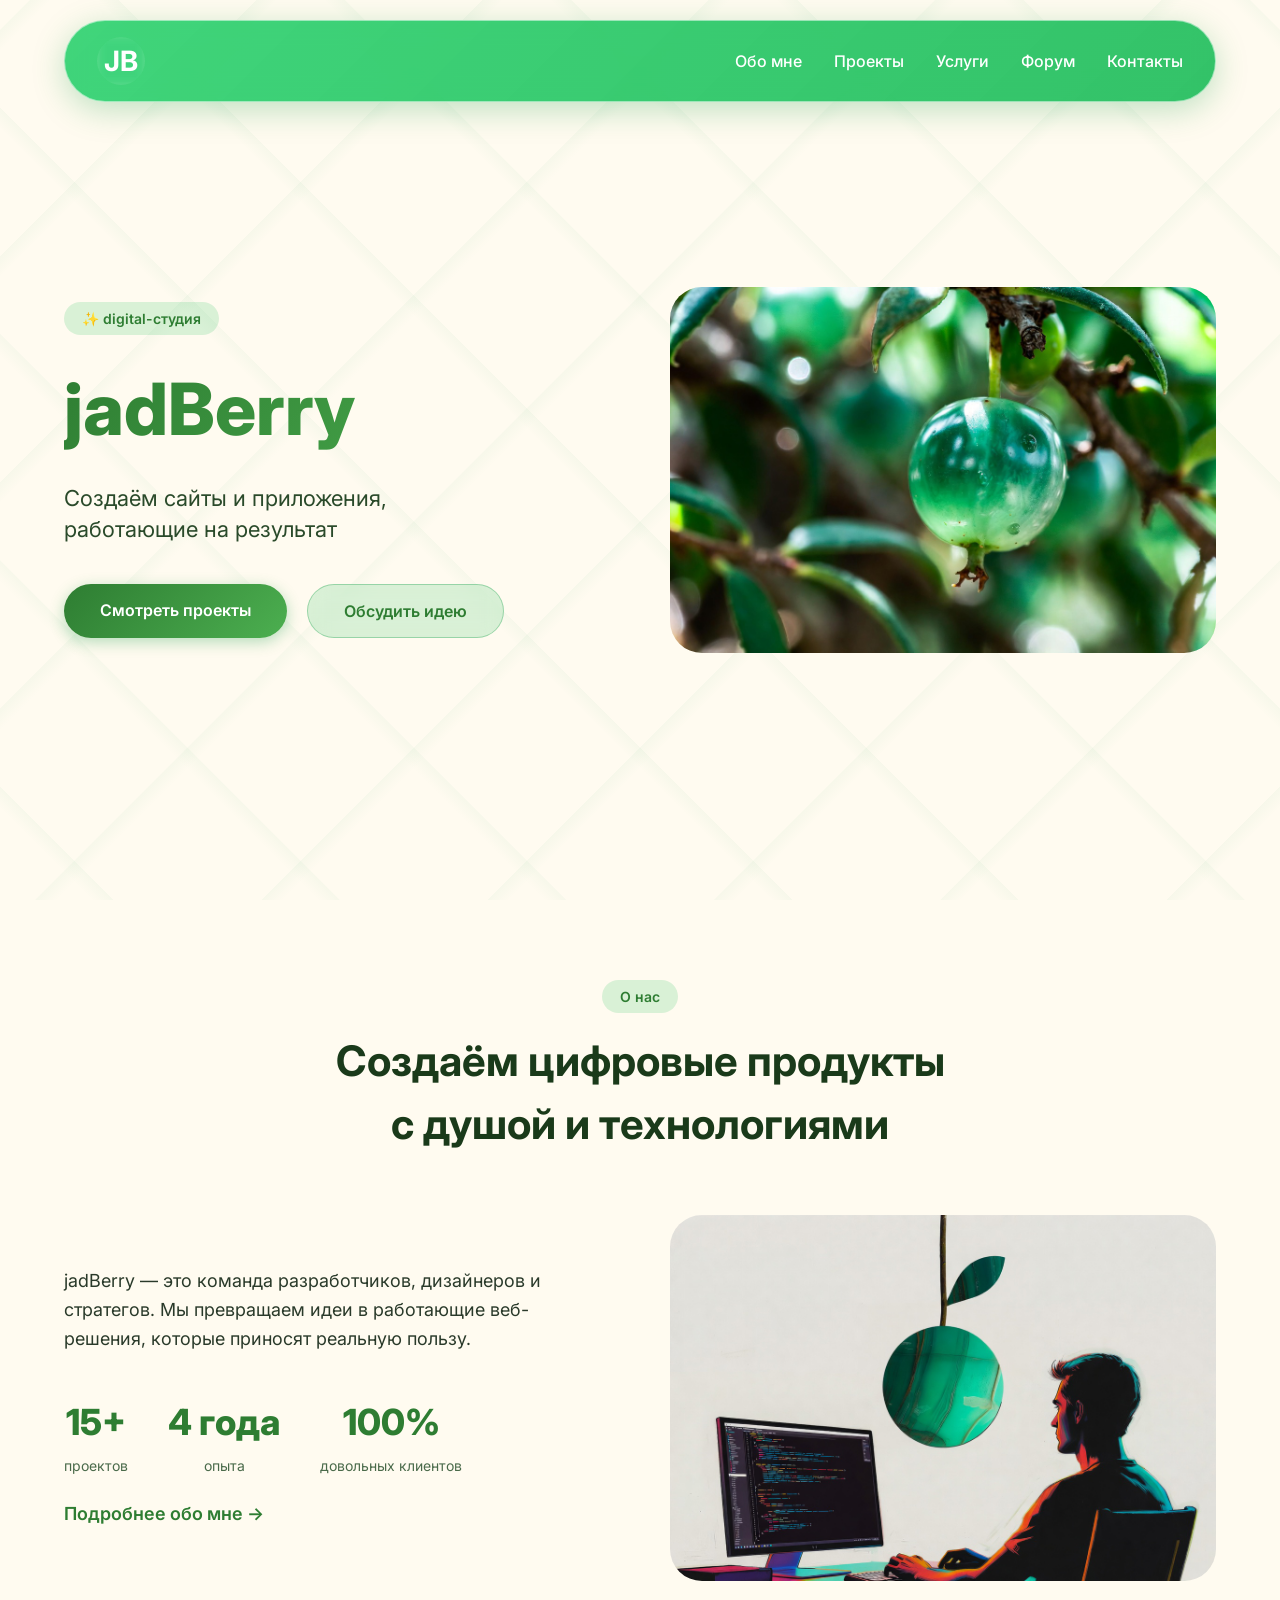
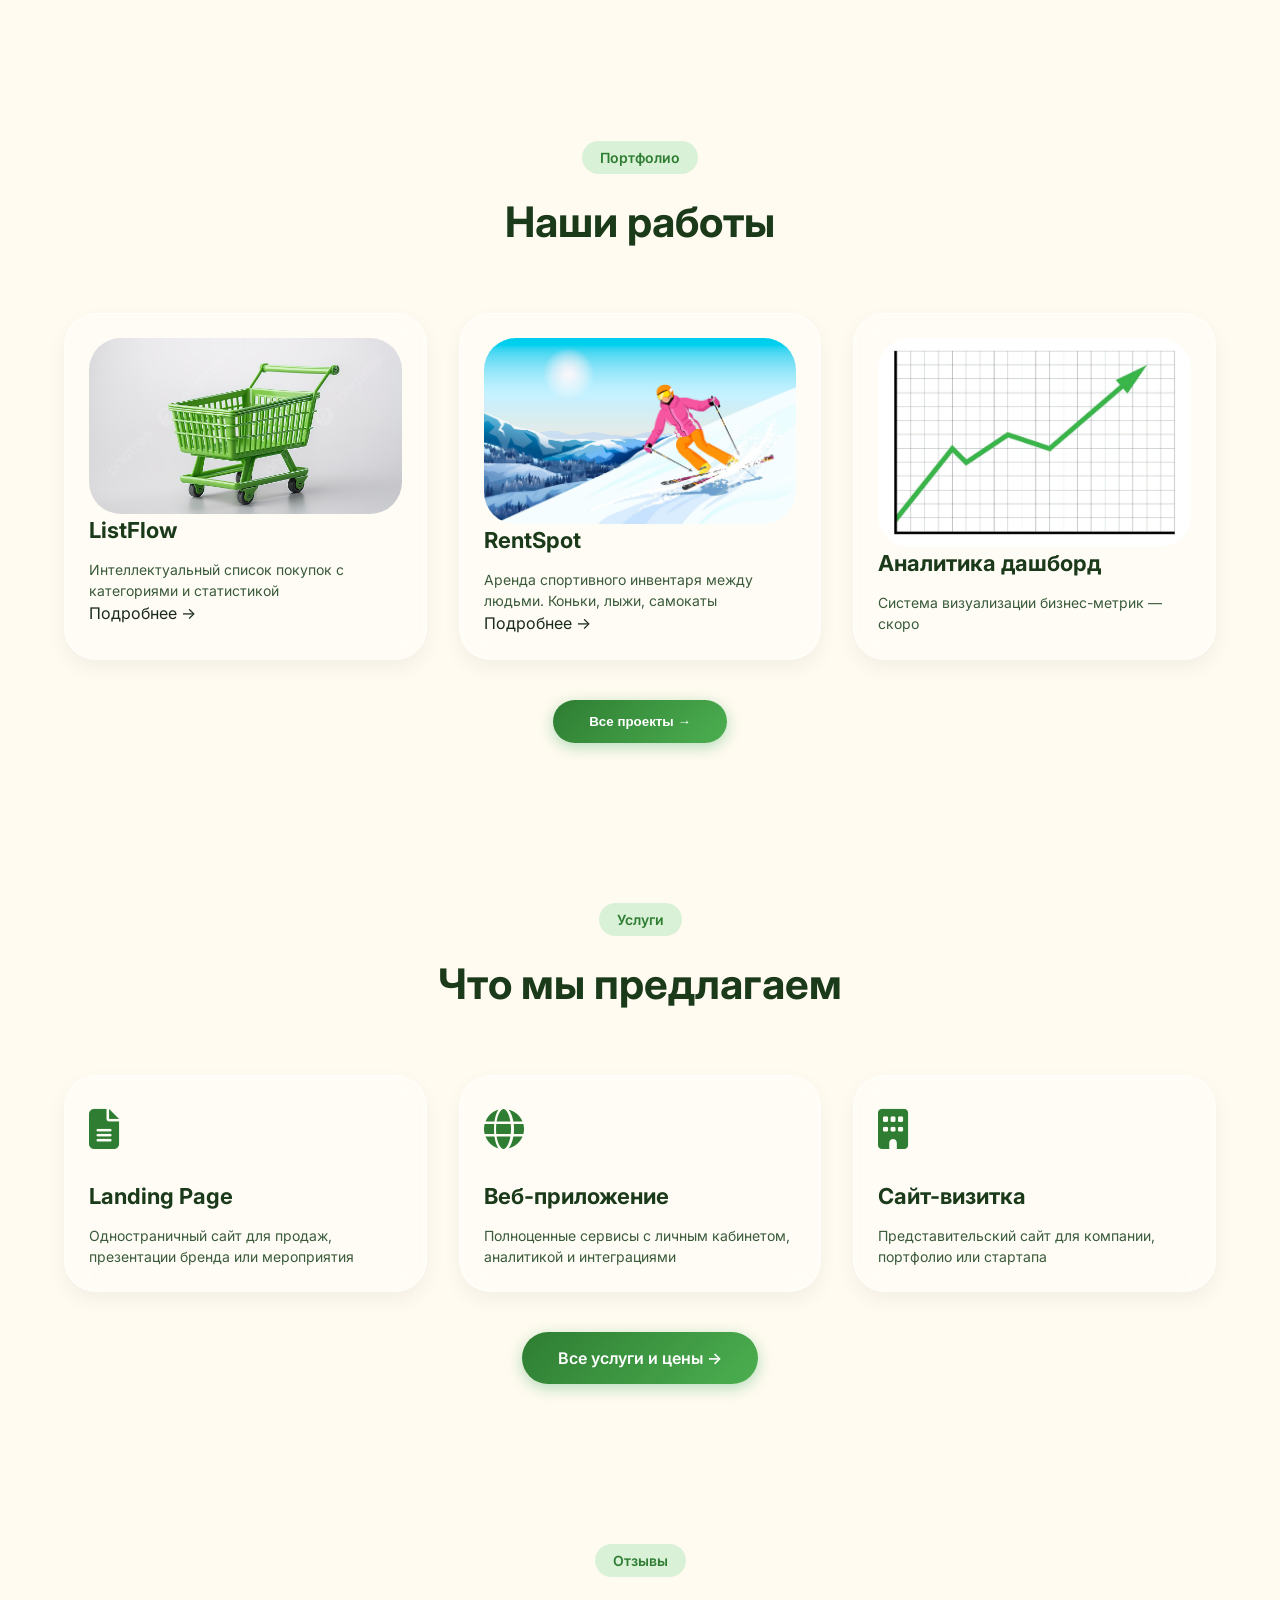
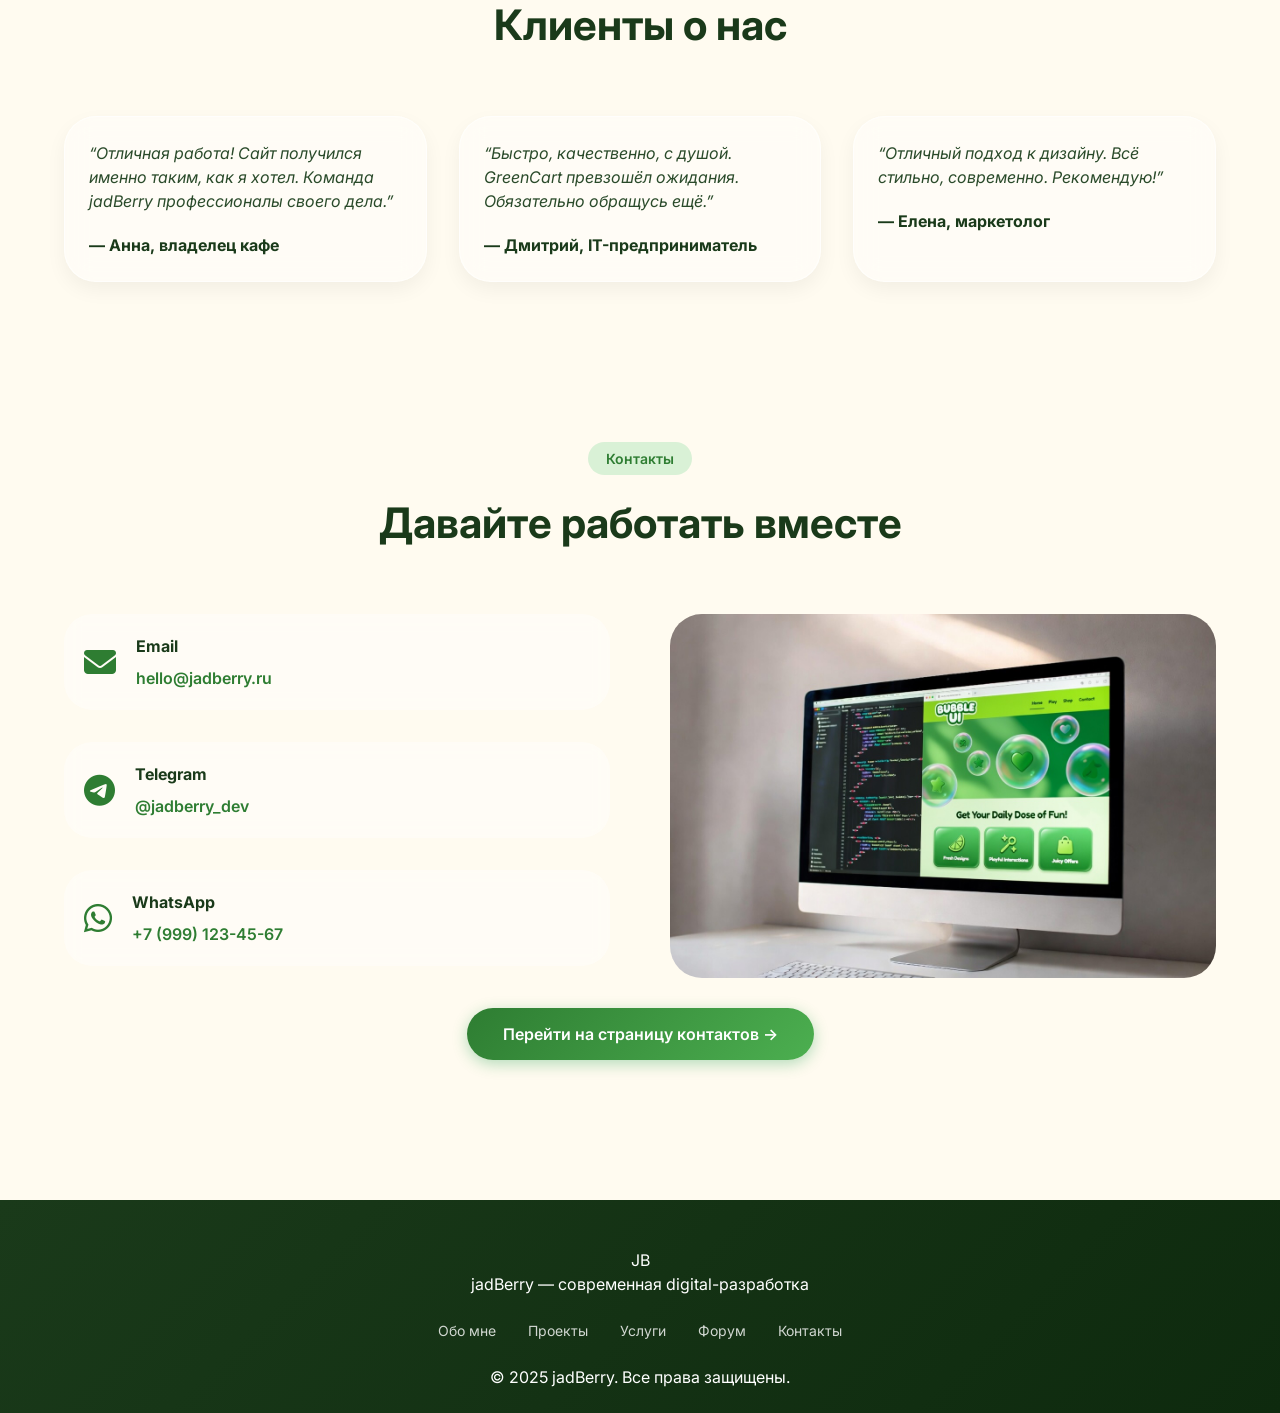
==== index.html @ e90d5f82 "Add files via upload" ====
<!DOCTYPE html>
<html lang="ru">
<head>
    <meta charset="utf-8" />
    <meta name="viewport" content="width=device-width, initial-scale=1.0">
    <link rel="stylesheet" href="css/index.css">
    <title>jadBerry | современная digital-разработка</title>
    <link href="https://fonts.googleapis.com/css2?family=Inter:opsz,wght@14..32,300;14..32,400;14..32,500;14..32,600;14..32,700&display=swap" rel="stylesheet">
    <link rel="stylesheet" href="https://cdnjs.cloudflare.com/ajax/libs/font-awesome/6.5.1/css/all.min.css">
</head>
<body>

    <!-- Шапка -->
    <header id="main-header">
        <div class="logo">JB</div>
        <nav class="nav-menu">
            <a href="about.html">Обо мне</a>
            <a href="index.html#portfolio" class="nav-link">Проекты</a>
            <a href="services.html">Услуги</a>
            <a href="blog-forum.html">Форум</a>
            <a href="contact.html">Контакты</a>
        </nav>
    </header>

    <div id="compact-header">
        <a href="index.html">JB</a>
        <a href="about.html">Обо мне</a>
        <a href="index.html#portfolio" class="nav-link">Проекты</a>
        <a href="services.html">Услуги</a>
        <a href="blog-forum.html">Форум</a>
        <a href="contact.html">Контакты</a>
    </div>

    <!-- HERO секция -->
    <section class="hero">
        <div class="hero-content">
            <div class="hero-badge">✨ digital-студия</div>
            <h1 class="hero-title">jadBerry</h1>
            <p class="hero-subtitle">Создаём сайты и приложения, <br>работающие на результат</p>
            <div class="hero-buttons">
                <a href="index.html#portfolio" class="btn-primary">Смотреть проекты</a>
                <a href="contact.html" class="btn-secondary">Обсудить идею</a>
            </div>
        </div>
        <div class="hero-image-placeholder">
            <img src="image/logo.jpg" alt="jadBerry logo" class="hero-image">
        </div>
    </section>

    <!-- О СТУДИИ -->
    <section id="about" class="section about">
        <div class="section-header">
            <span class="section-tag">О нас</span>
            <h2 class="section-title">Создаём цифровые продукты <br>с душой и технологиями</h2>
        </div>
        <div class="about-grid">
            <div class="about-text">
                <p>jadBerry — это команда разработчиков, дизайнеров и стратегов. Мы превращаем идеи в работающие веб-решения, которые приносят реальную пользу.</p>
                <div class="about-stats">
                    <div class="stat">
                        <span class="stat-number">15+</span>
                        <span class="stat-label">проектов</span>
                    </div>
                    <div class="stat">
                        <span class="stat-number">4 года</span>
                        <span class="stat-label">опыта</span>
                    </div>
                    <div class="stat">
                        <span class="stat-number">100%</span>
                        <span class="stat-label">довольных клиентов</span>
                    </div>
                </div>
                <a href="about.html" style="display: inline-block; margin-top: 20px; color: #2e7d32; font-weight: 600;">Подробнее обо мне →</a>
            </div>
            <div class="hero-image-placeholder">
                <img src="image/worker.jpg" alt="jadBerry logo" class="hero-image">
            </div>
        </div>
    </section>

    <!-- проекты -->
    <section id="portfolio" class="section portfolio">
        <div class="section-header">
            <span class="section-tag">Портфолио</span>
            <h2 class="section-title">Наши работы</h2>
        </div>
        <div class="portfolio-grid">
            <!-- Карточка 1 - ListFlow (ссылка на первый проект) -->
            <a href="project_one.html" class="portfolio-card" style="text-decoration: none; display: block;">
                <div class="hero-image-placeholder">
                    <img src="image/cart.jpg" alt="jadBerry logo" class="hero-image">
                </div>
                <h3 class="card-title">ListFlow</h3>
                <p class="card-desc">Интеллектуальный список покупок с категориями и статистикой</p>
                <p class="card-link-hint">Подробнее →</p>
            </a>

            <!-- Карточка 2 - RentSpot (ссылка на второй проект) -->
            <a href="project_two.html" class="portfolio-card" style="text-decoration: none; display: block;">
                <div class="hero-image-placeholder">
                    <img src="image/skeegirl.jpeg" alt="jadBerry logo" class="hero-image">
                </div>
                <h3 class="card-title">RentSpot</h3>
                <p class="card-desc">Аренда спортивного инвентаря между людьми. Коньки, лыжи, самокаты</p>
                <p class="card-link-hint">Подробнее →</p>
            </a>

            <!-- Карточка 3 - В разработке -->
            <div class="portfolio-card">
                <div class="hero-image-placeholder">
                    <img src="image/graf.jpg" alt="jadBerry logo" class="hero-image">
                </div>
                <h3 class="card-title">Аналитика дашборд</h3>
                <p class="card-desc">Система визуализации бизнес-метрик — скоро</p>
            </div>
        </div>
        <div style="text-align: center; margin-top: 40px;">
            <button class="btn-primary" id="demoBtn">Все проекты →</button>
        </div>
    </section>

    <!-- услуги -->
    <section id="services" class="section services">
        <div class="section-header">
            <span class="section-tag">Услуги</span>
            <h2 class="section-title">Что мы предлагаем</h2>
        </div>
        <div class="services-grid">
            <!-- Услуга 1 -->
            <div class="service-card">
                <div class="service-icon">
                    <i class="fas fa-file-alt"></i>
                </div>
                <h3 class="card-title">Landing Page</h3>
                <p class="card-desc">Одностраничный сайт для продаж, презентации бренда или мероприятия</p>
            </div>

            <!-- Услуга 2 -->
            <div class="service-card">
                <div class="service-icon">
                    <i class="fas fa-globe"></i>
                </div>
                <h3 class="card-title">Веб-приложение</h3>
                <p class="card-desc">Полноценные сервисы с личным кабинетом, аналитикой и интеграциями</p>
            </div>

            <!-- Услуга 3 -->
            <div class="service-card">
                <div class="service-icon">
                    <i class="fas fa-building"></i>
                </div>
                <h3 class="card-title">Сайт-визитка</h3>
                <p class="card-desc">Представительский сайт для компании, портфолио или стартапа</p>
            </div>
        </div>
        <div style="text-align: center; margin-top: 40px;">
            <a href="services.html" class="btn-primary">Все услуги и цены →</a>
        </div>
    </section>

    <!-- отзывы -->
    <section id="reviews" class="section reviews">
        <div class="section-header">
            <span class="section-tag">Отзывы</span>
            <h2 class="section-title">Клиенты о нас</h2>
        </div>
        <div class="reviews-grid">
            <!-- Отзыв 1 -->
            <div class="review-card">
                <p class="review-text">“Отличная работа! Сайт получился именно таким, как я хотел. Команда jadBerry профессионалы своего дела.”</p>
                <p class="review-author">— Анна, владелец кафе</p>
            </div>

            <!-- Отзыв 2 -->
            <div class="review-card">
                <p class="review-text">“Быстро, качественно, с душой. GreenCart превзошёл ожидания. Обязательно обращусь ещё.”</p>
                <p class="review-author">— Дмитрий, IT-предприниматель</p>
            </div>

            <!-- Отзыв 3 -->
            <div class="review-card">
                <p class="review-text">“Отличный подход к дизайну. Всё стильно, современно. Рекомендую!”</p>
                <p class="review-author">— Елена, маркетолог</p>
            </div>
        </div>
    </section>

    <!-- КОНТАКТЫ -->
    <section id="contact" class="section contact">
        <div class="section-header">
            <span class="section-tag">Контакты</span>
            <h2 class="section-title">Давайте работать вместе</h2>
        </div>
        <div class="contact-container">
            <div class="contact-info">
                <div class="contact-item">
                    <i class="fas fa-envelope"></i>
                    <div>
                        <h4>Email</h4>
                        <a href="mailto:hello@jadberry.ru">hello@jadberry.ru</a>
                    </div>
                </div>
                <div class="contact-item">
                    <i class="fab fa-telegram"></i>
                    <div>
                        <h4>Telegram</h4>
                        <a href="#">@jadberry_dev</a>
                    </div>
                </div>
                <div class="contact-item">
                    <i class="fab fa-whatsapp"></i>
                    <div>
                        <h4>WhatsApp</h4>
                        <a href="#">+7 (999) 123-45-67</a>
                    </div>
                </div>
            </div>
            <div class="contact-form-placeholder">
                <div class="hero-image-placeholder">
                    <img src="image/web.jpg" alt="jadBerry logo" class="hero-image">
                </div>
            </div>
        </div>
        <div style="text-align: center; margin-top: 30px;">
            <a href="contact.html" class="btn-primary">Перейти на страницу контактов →</a>
        </div>
    </section>

    <!-- Футер -->
    <footer class="footer">
        <div class="footer-content">
            <div class="footer-logo">
                <div>JB</div>
                <p>jadBerry — современная digital-разработка</p>
            </div>
            <div class="footer-links">
                <a href="about.html">Обо мне</a>
                <a href="project_one.html">Проекты</a>
                <a href="services.html">Услуги</a>
                <a href="blog-forum.html">Форум</a>
                <a href="contact.html">Контакты</a>
            </div>
            <div class="footer-copyright">
                <p>© 2025 jadBerry. Все права защищены.</p>
            </div>
        </div>
    </footer>

    <!-- Модальное окно "В разработке" -->
    <div id="projectsModal" class="modal">
        <div class="modal-content">
            <span class="modal-close">&times;</span>
            <i class="fas fa-hard-hat" style="font-size: 64px; color: #2e7d32; margin-bottom: 20px;"></i>
            <h2>Страница в разработке</h2>
            <p>Раздел «Все проекты» скоро появится. Здесь будут собраны все мои работы.</p>
            <p>А пока вы можете посмотреть избранные проекты на этой странице.</p>
            <button class="modal-btn">Хорошо, понял</button>
        </div>
    </div>

    <script src="js/index.js"></script>
</body>
</html>
---- css/index.css ----
/* Основной сброс */
* {
    margin: 0;
    padding: 0;
    box-sizing: border-box;
}

html {
    scroll-behavior: smooth;
}

body {
    background-color: #FFFBF0;
    background-image: repeating-linear-gradient(45deg, transparent, transparent 65px, rgba(0, 150, 60, 0.03) 80px, rgba(0, 150, 60, 0.03) 80.1px, transparent 80.5px, transparent 160px),
                      repeating-linear-gradient(-45deg, transparent, transparent 65px, rgba(0, 150, 60, 0.03) 80px, rgba(0, 150, 60, 0.03) 80.1px, transparent 80.5px, transparent 160px);
    background-attachment: fixed;
    font-family: 'Inter', Arial, sans-serif;
    color: #1a2a1a;
    line-height: 1.5;
}

a {
    text-decoration: none;
    color: inherit;
}


/* Шапка большая */
#main-header {
    position: fixed;
    top: 20px;
    left: 50%;
    transform: translateX(-50%);
    width: 90%;
    max-width: 1200px;
    display: flex;
    justify-content: space-between;
    align-items: center;
    padding: 16px 32px;
    background: linear-gradient(135deg, rgba(0, 200, 83, 0.75) 0%, rgba(0, 180, 70, 0.8) 100%);
    backdrop-filter: blur(12px);
    border-radius: 60px;
    border: 1px solid rgba(255, 255, 255, 0.5);
    box-shadow: 0 8px 32px rgba(0, 150, 60, 0.25);
    z-index: 1000;
    transition: all 0.4s ease;
}

    #main-header.hidden {
        transform: translateX(-50%) translateY(-150%);
        opacity: 0;
        visibility: hidden;
        pointer-events: none;
    }



.nav-menu {
    display: flex;
    gap: 32px;
}

    .nav-menu a {
        color: white;
        font-weight: 500;
        transition: opacity 0.2s;
    }

        .nav-menu a:hover {
            opacity: 0.8;
        }

/* Компактная шапка */
#compact-header {
    position: fixed;
    top: 16px;
    left: 50%;
    transform: translateX(-50%);
    width: auto;
    padding: 10px 24px;
    background: linear-gradient(135deg, rgba(0, 200, 83, 0.85) 0%, rgba(0, 180, 70, 0.9) 100%);
    backdrop-filter: blur(12px);
    border-radius: 40px;
    display: flex;
    align-items: center;
    gap: 24px;
    z-index: 1001;
    opacity: 0;
    pointer-events: none;
    transition: all 0.4s ease;
    border: 1px solid rgba(255, 255, 255, 0.4);
}

    #compact-header.visible {
        opacity: 1;
        pointer-events: all;
    }

    #compact-header a {
        color: white;
        font-weight: 500;
    }


.logo {
    font-size: 28px;
    font-weight: 700;
    color: white;
    background: rgba(255,255,255,0.2);
    width: 48px;
    height: 48px;
    display: flex;
    align-items: center;
    justify-content: center;
    border-radius: 50%;
    backdrop-filter: blur(4px);
}

/* СЕКЦИИ */
.section {
    padding: 80px 5%;
    max-width: 1400px;
    margin: 0 auto;
}

.section-header {
    text-align: center;
    margin-bottom: 60px;
}

.section-tag {
    display: inline-block;
    background: rgba(0, 180, 70, 0.15);
    color: #2e7d32;
    padding: 6px 16px;
    border-radius: 40px;
    font-size: 14px;
    font-weight: 600;
    margin-bottom: 16px;
}

.section-title {
    font-size: 42px;
    font-weight: 700;
    color: #1a3a1a;
}

/* HERO */
.hero {
    min-height: 100vh;
    display: flex;
    align-items: center;
    justify-content: space-between;
    gap: 60px;
    padding: 120px 5% 80px;
    max-width: 1400px;
    margin: 0 auto;
    flex-wrap: wrap;
}

.hero-content {
    flex: 1;
    min-width: 300px;
}

.hero-badge {
    background: rgba(0, 200, 83, 0.15);
    color: #2e7d32;
    padding: 8px 20px;
    border-radius: 40px;
    display: inline-block;
    font-size: 14px;
    font-weight: 600;
    margin-bottom: 24px;
}

.hero-title {
    font-size: 72px;
    font-weight: 800;
    background: linear-gradient(135deg, #2e7d32, #4caf50);
    -webkit-background-clip: text;
    background-clip: text;
    color: transparent;
    margin-bottom: 20px;
}

.hero-subtitle {
    font-size: 22px;
    color: #2a4a2a;
    margin-bottom: 40px;
    line-height: 1.4;
}

.hero-buttons {
    display: flex;
    gap: 20px;
    flex-wrap: wrap;
}

.btn-primary {
    background: linear-gradient(135deg, #2e7d32, #4caf50);
    color: white;
    padding: 14px 36px;
    border-radius: 50px;
    font-weight: 600;
    transition: all 0.3s;
    box-shadow: 0 4px 15px rgba(0,150,60,0.3);
}

.btn-primary:hover {
    transform: translateY(-3px);
    box-shadow: 0 8px 25px rgba(0,150,60,0.4);
}

.btn-secondary {
    background: rgba(0, 180, 70, 0.15);
    backdrop-filter: blur(10px);
    color: #2e7d32;
    padding: 14px 36px;
    border-radius: 50px;
    font-weight: 600;
    border: 1px solid rgba(0,150,60,0.3);
    transition: all 0.3s;
}

.btn-secondary:hover {
    background: rgba(0, 180, 70, 0.25);
    transform: translateY(-3px);
}

/* Плейсхолдеры для фото */
.hero-image-placeholder {
    flex: 1;
    min-width: 300px;
}

.image-placeholder {
    background: linear-gradient(135deg, rgba(0, 200, 83, 0.2), rgba(0, 150, 60, 0.3));
    backdrop-filter: blur(12px);
    border-radius: 32px;
    padding: 60px 20px;
    text-align: center;
    border: 2px dashed rgba(0,150,60,0.5);
    color: #2e7d32;
    transition: all 0.3s;
}

.image-placeholder i {
    font-size: 48px;
    margin-bottom: 16px;
    display: block;
}

.image-placeholder span {
    font-size: 16px;
    font-weight: 500;
}

.glass {
    background: rgba(255,255,255,0.3);
    backdrop-filter: blur(10px);
}

/* About */
.about-grid {
    display: flex;
    gap: 60px;
    flex-wrap: wrap;
    align-items: center;
}

.about-text {
    flex: 1;
    font-size: 18px;
    color: #2a3a2a;
    line-height: 1.6;
}

.about-stats {
    display: flex;
    gap: 40px;
    margin-top: 40px;
    flex-wrap: wrap;
}

.stat {
    text-align: center;
}

.stat-number {
    font-size: 36px;
    font-weight: 800;
    color: #2e7d32;
    display: block;
}

.stat-label {
    font-size: 14px;
    color: #4a6a4a;
}

.about-image-placeholder {
    flex: 1;
}

/* Сетки */
.portfolio-grid, .services-grid, .reviews-grid {
    display: grid;
    grid-template-columns: repeat(auto-fit, minmax(320px, 1fr));
    gap: 32px;
}

/* Карточки (общий стиль) */
.portfolio-card, .service-card, .review-card {
    background: rgba(255, 255, 255, 0.4);
    backdrop-filter: blur(12px);
    border-radius: 32px;
    padding: 24px;
    transition: all 0.3s;
    border: 1px solid rgba(255,255,255,0.6);
    box-shadow: 0 8px 20px rgba(0,0,0,0.05);
}

.portfolio-card:hover, .service-card:hover, .review-card:hover {
    transform: translateY(-8px);
    background: rgba(255, 255, 255, 0.6);
    box-shadow: 0 20px 40px rgba(0,150,60,0.15);
}

.card-image {
    background: rgba(0, 150, 60, 0.15);
    border-radius: 24px;
    height: 200px;
    display: flex;
    align-items: center;
    justify-content: center;
    margin-bottom: 20px;
    border: 1px dashed rgba(0,150,60,0.5);
    color: #2e7d32;
}

.card-image i {
    font-size: 48px;
}

.card-title {
    font-size: 22px;
    font-weight: 700;
    margin-bottom: 12px;
    color: #1a3a1a;
}

.card-desc {
    color: #3a5a3a;
    font-size: 14px;
    line-height: 1.5;
}

.service-icon {
    font-size: 40px;
    color: #2e7d32;
    margin-bottom: 20px;
}

.review-text {
    font-style: italic;
    margin-bottom: 20px;
    color: #2a4a2a;
}

.review-author {
    font-weight: 700;
    color: #1a3a1a;
}

/* Контакты */
.contact-container {
    display: flex;
    gap: 60px;
    flex-wrap: wrap;
}

.contact-info {
    flex: 1;
    display: flex;
    flex-direction: column;
    gap: 32px;
}

.contact-item {
    display: flex;
    align-items: center;
    gap: 20px;
    padding: 20px;
    background: rgba(255,255,255,0.4);
    backdrop-filter: blur(8px);
    border-radius: 28px;
}

.contact-item i {
    font-size: 32px;
    color: #2e7d32;
}

.contact-item h4 {
    margin-bottom: 8px;
    color: #1a3a1a;
}

.contact-item a {
    color: #2e7d32;
    font-weight: 600;
}

.contact-form-placeholder {
    flex: 1;
}

/* Футер */
.footer {
    background: linear-gradient(135deg, #1a3a1a, #0e2a0e);
    color: white;
    margin-top: 60px;
    padding: 48px 5% 24px;
}

.footer-content {
    max-width: 1400px;
    margin: 0 auto;
    text-align: center;
}

.footer-logo .logo {
    margin: 0 auto 16px;
    background: rgba(255,255,255,0.2);
}

.footer-links {
    margin: 24px 0;
    display: flex;
    justify-content: center;
    gap: 32px;
    flex-wrap: wrap;
}

.footer-links a {
    font-size: 14px;
    opacity: 0.8;
    transition: opacity 0.2s;
}

.footer-links a:hover {
    opacity: 1;
}

/* Адаптив */
@media (max-width: 768px) {
    .hero-title {
        font-size: 48px;
    }
    .section-title {
        font-size: 32px;
    }
    .nav-menu {
        display: none;
    }
    #compactheader .nav-menu-small {
        display: none;
    }
    #compactheader {
        padding: 8px 20px;
    }
    .hero {
        flex-direction: column;
        text-align: center;
        padding-top: 100px;
    }
    .hero-buttons {
        justify-content: center;
    }
    .about-grid {
        flex-direction: column;
    }
    .contact-container {
        flex-direction: column;
    }
}

/* ========== ОБЩИЕ СТИЛИ ДЛЯ ВСЕХ СТРАНИЦ ========== */

/* Контейнеры страниц */
.about-page,
.services-page,
.project-page,
.blog-page,
.contact-page {
    max-width: 1400px;
    margin: 0 auto;
    padding: 140px 5% 80px;
}

/* Hero секции (общие) */
.hero-badge {
    background: rgba(0, 180, 70, 0.15);
    color: #2e7d32;
    padding: 6px 18px;
    border-radius: 40px;
    font-size: 14px;
    font-weight: 600;
    display: inline-block;
    margin-bottom: 20px;
}

/* Заголовки секций */
.section-header {
    text-align: center;
    margin-bottom: 60px;
}

.section-tag {
    background: rgba(0, 180, 70, 0.15);
    color: #2e7d32;
    padding: 6px 18px;
    border-radius: 40px;
    font-size: 14px;
    font-weight: 600;
    display: inline-block;
    margin-bottom: 16px;
}

.section-header h2 {
    font-size: 42px;
    font-weight: 700;
    color: #1a3a1a;
    margin-bottom: 16px;
}

.section-header p {
    color: #3a5a3a;
    font-size: 18px;
}

/* Карточки */
.portfolio-card,
.service-card,
.review-card,
.principle-card,
.contact-card,
.item-card,
.work-card {
    background: rgba(255,255,255,0.4);
    backdrop-filter: blur(12px);
    border-radius: 32px;
    padding: 24px;
    transition: all 0.3s;
    border: 1px solid rgba(255,255,255,0.6);
}

    .portfolio-card:hover,
    .service-card:hover,
    .review-card:hover,
    .principle-card:hover,
    .contact-card:hover,
    .item-card:hover,
    .work-card:hover {
        transform: translateY(-8px);
        background: rgba(255,255,255,0.6);
    }

/* Кнопки */
.btn-primary {
    background: linear-gradient(135deg, #2e7d32, #4caf50);
    color: white;
    padding: 14px 36px;
    border-radius: 50px;
    font-weight: 600;
    transition: all 0.3s;
    display: inline-block;
    border: none;
    cursor: pointer;
}

    .btn-primary:hover {
        transform: translateY(-3px);
        box-shadow: 0 8px 25px rgba(0,150,60,0.4);
    }

.btn-secondary {
    background: rgba(0, 180, 70, 0.15);
    backdrop-filter: blur(10px);
    color: #2e7d32;
    padding: 14px 36px;
    border-radius: 50px;
    font-weight: 600;
    border: 1px solid rgba(0,150,60,0.3);
    transition: all 0.3s;
    display: inline-block;
}

    .btn-secondary:hover {
        background: rgba(0, 180, 70, 0.25);
        transform: translateY(-3px);
    }

/* Плейсхолдеры для фото */
.image-placeholder {
    background: rgba(0,150,60,0.1);
    border-radius: 32px;
    padding: 60px 20px;
    text-align: center;
    border: 2px dashed rgba(0,150,60,0.4);
    color: #2e7d32;
}

    .image-placeholder i {
        font-size: 64px;
        margin-bottom: 16px;
        display: block;
    }

/* Сетки */
.portfolio-grid,
.services-grid,
.reviews-grid,
.principles-grid,
.contacts-grid,
.works-grid,
.items-grid {
    display: grid;
    gap: 32px;
}

/* Футер */
#main-footer,
.footer {
    background: linear-gradient(135deg, #1a3a1a, #0e2a0e);
    color: white;
    margin-top: 60px;
    padding: 48px 5% 24px;
    text-align: center;
}

.footer-content {
    max-width: 1400px;
    margin: 0 auto;
    text-align: center;
}

.footer-logo .logo {
    margin: 0 auto 16px;
    background: rgba(255,255,255,0.2);
}

.footer-links {
    margin: 24px 0;
    display: flex;
    justify-content: center;
    gap: 32px;
    flex-wrap: wrap;
}

    .footer-links a {
        font-size: 14px;
        opacity: 0.8;
        transition: opacity 0.2s;
    }

        .footer-links a:hover {
            opacity: 1;
        }

/* Адаптив общий */
@media (max-width: 768px) {
    .section-header h2 {
        font-size: 28px;
    }

    .nav-menu {
        display: none;
    }
}

/* Модальное окно */
.modal {
    display: none;
    position: fixed;
    z-index: 2000;
    left: 0;
    top: 0;
    width: 100%;
    height: 100%;
    background-color: rgba(0, 0, 0, 0.7);
    backdrop-filter: blur(5px);
    justify-content: center;
    align-items: center;
}

.modal-content {
    background: rgba(255,255,255,0.95);
    backdrop-filter: blur(12px);
    border-radius: 40px;
    padding: 50px;
    max-width: 500px;
    width: 90%;
    text-align: center;
    border: 1px solid rgba(0,150,60,0.3);
    box-shadow: 0 25px 50px rgba(0,0,0,0.3);
    animation: modalFadeIn 0.3s ease;
}

@keyframes modalFadeIn {
    from {
        opacity: 0;
        transform: translateY(-30px);
    }

    to {
        opacity: 1;
        transform: translateY(0);
    }
}

.modal-content h2 {
    font-size: 28px;
    color: #1a3a1a;
    margin-bottom: 16px;
}

.modal-content p {
    font-size: 16px;
    color: #2a4a2a;
    margin-bottom: 12px;
    line-height: 1.5;
}

.modal-close {
    position: absolute;
    top: 20px;
    right: 25px;
    font-size: 28px;
    font-weight: bold;
    color: #888;
    cursor: pointer;
    transition: color 0.2s;
}

    .modal-close:hover {
        color: #2e7d32;
    }

.modal-btn {
    background: linear-gradient(135deg, #2e7d32, #4caf50);
    color: white;
    border: none;
    padding: 12px 32px;
    border-radius: 40px;
    font-size: 16px;
    font-weight: 600;
    cursor: pointer;
    margin-top: 20px;
    transition: all 0.3s;
}

    .modal-btn:hover {
        transform: translateY(-2px);
        box-shadow: 0 5px 15px rgba(0,150,60,0.3);
    }





/* ========== ВИЗУАЛЬНЫЕ ПОДСКАЗКИ ДЛЯ КАРТОЧЕК-ССЫЛОК ========== */

/* Карточки проектов — явно показываем, что это ссылки */
.portfolio-card {
    cursor: pointer;
    transition: all 0.3s ease;
    position: relative;
}

    /* Эффект при наведении — поднимается и меняет тень */
    .portfolio-card:hover {
        transform: translateY(-8px);
        background: rgba(255,255,255,0.7);
        box-shadow: 0 20px 40px rgba(0,150,60,0.2);
    }

    /* Добавляем иконку "стрелка" в угол карточки при наведении */
    .portfolio-card::after {
        content: "→";
        position: absolute;
        bottom: 20px;
        right: 20px;
        font-size: 24px;
        color: #2e7d32;
        opacity: 0;
        transition: all 0.3s ease;
    }

    .portfolio-card:hover::after {
        opacity: 1;
        transform: translateX(5px);
    }

    /* Картинка внутри карточки — меняем стиль при наведении */
    .portfolio-card:hover .card-image {
        border-color: #2e7d32;
        background: rgba(0,150,60,0.2);
    }

/* Курсор-рука на всю карточку */
.portfolio-card {
    cursor: pointer;
}

.hero-image-placeholder img {
    width: 100%;
    height: auto;
    border-radius: 32px;
    display: block;
    object-fit: cover;
}
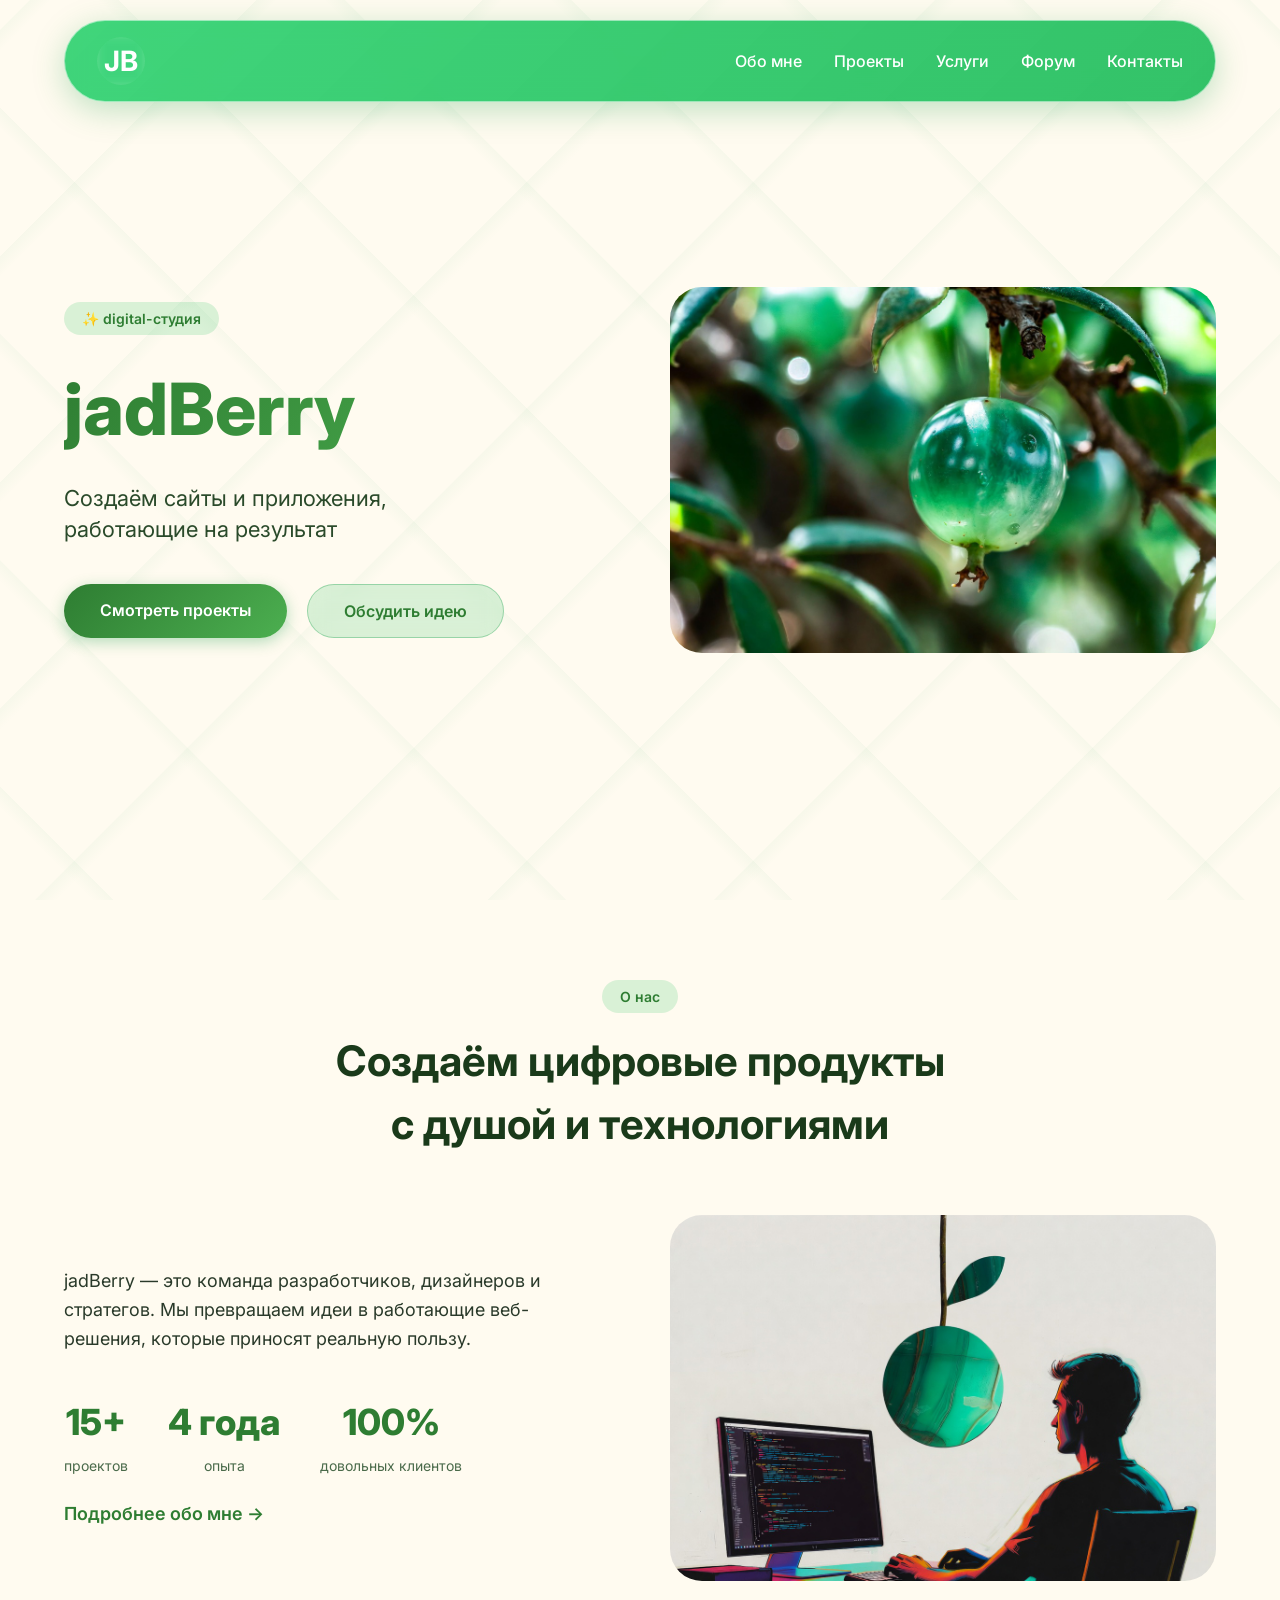
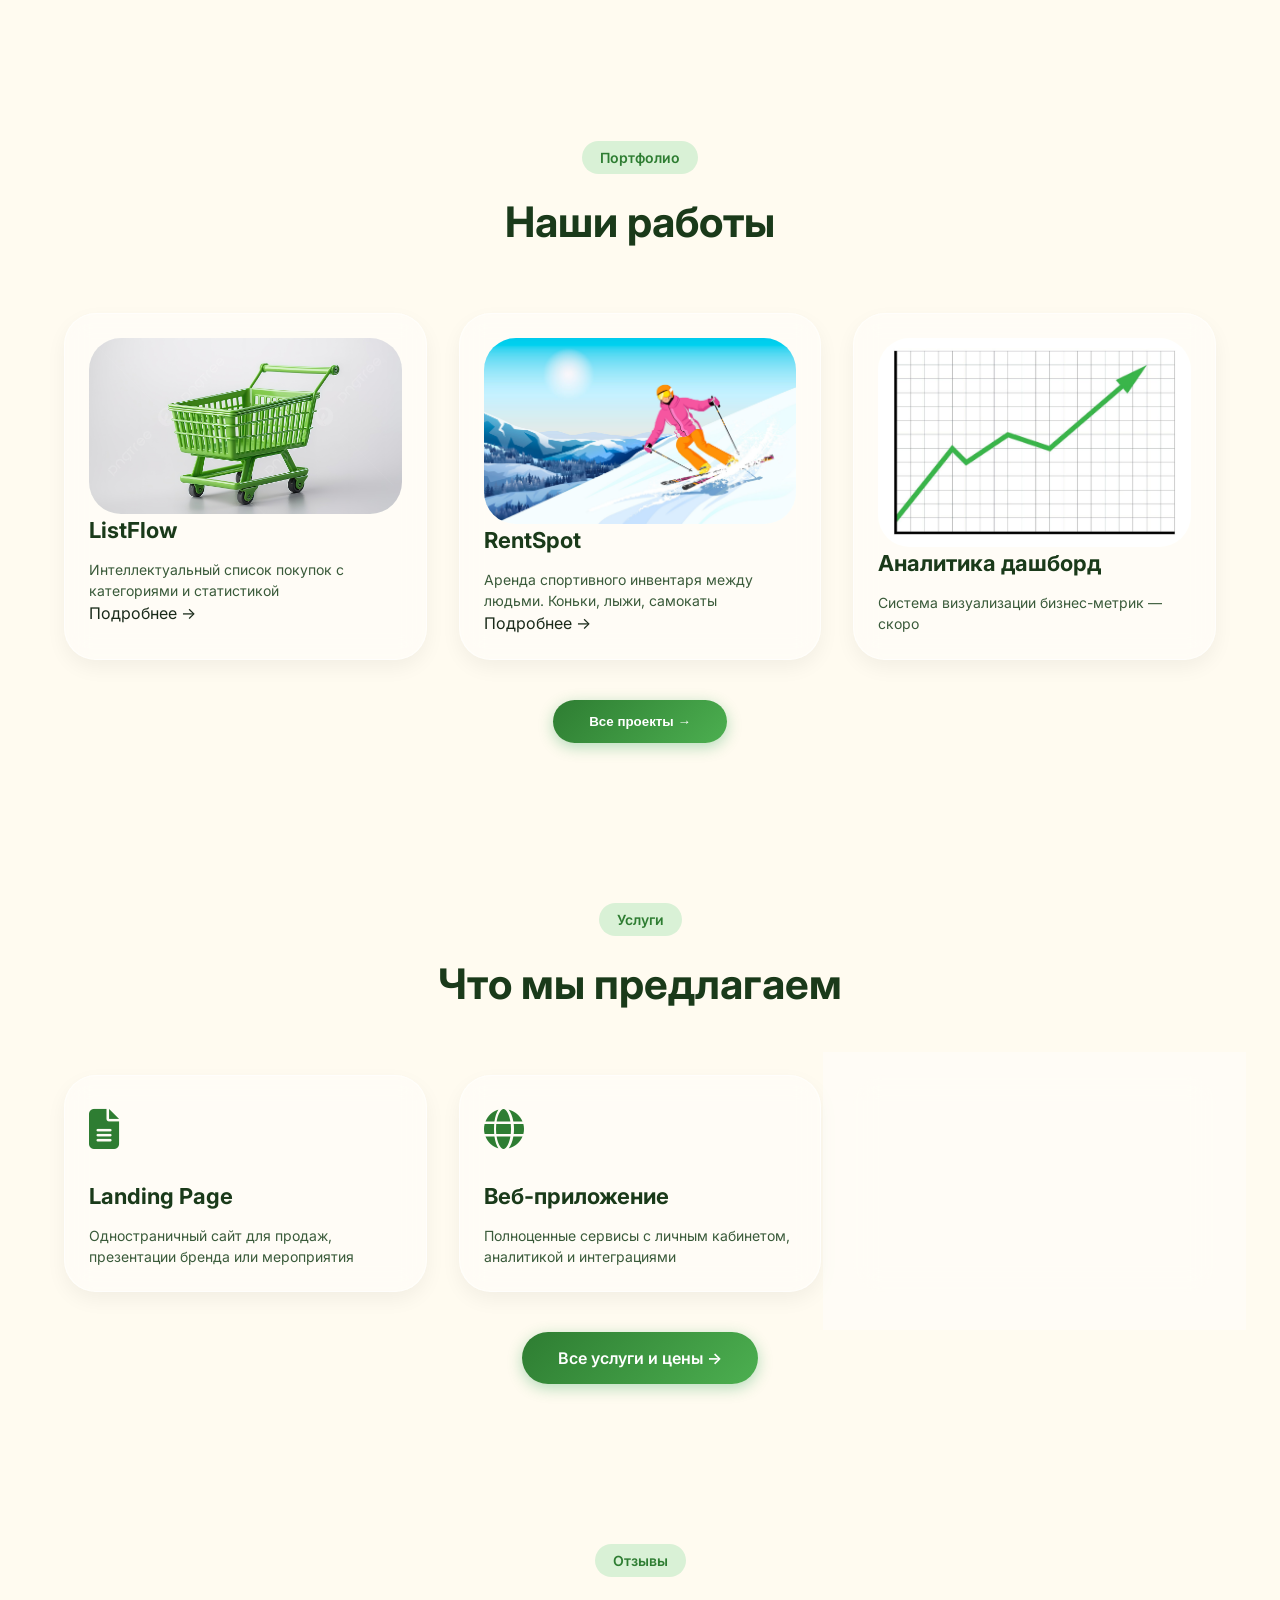
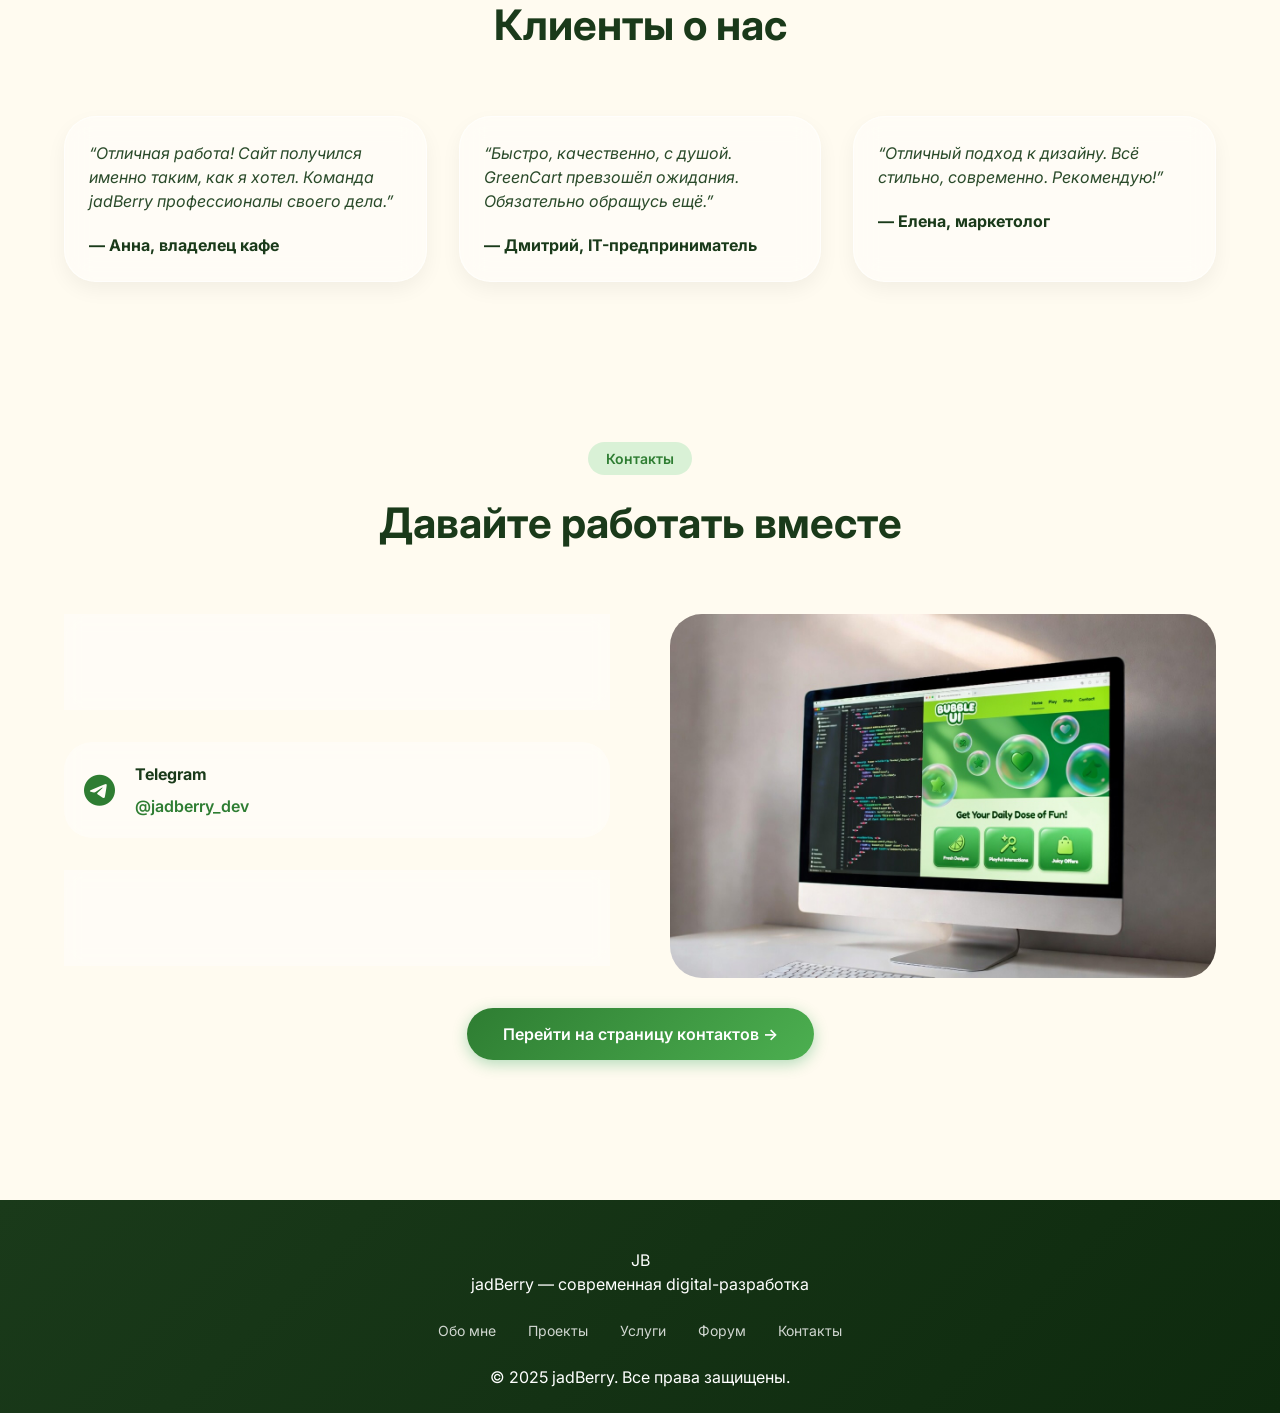
==== commit 81aac1da: "Add files via upload" ====
--- a/index.html
+++ b/index.html
@@ -12,6 +12,7 @@
 
     <!-- Шапка -->
     <header id="main-header">
+
         <div class="logo">JB</div>
         <nav class="nav-menu">
             <a href="about.html">Обо мне</a>
@@ -20,6 +21,11 @@
             <a href="blog-forum.html">Форум</a>
             <a href="contact.html">Контакты</a>
         </nav>
+        <div class="burger" id="burgerBtn">
+            <span></span>
+            <span></span>
+            <span></span>
+        </div>
     </header>
 
     <div id="compact-header">
@@ -31,7 +37,7 @@
         <a href="contact.html">Контакты</a>
     </div>
 
-    <!-- HERO секция -->
+    <!-- hero секция -->
     <section class="hero">
         <div class="hero-content">
             <div class="hero-badge">✨ digital-студия</div>
@@ -47,7 +53,7 @@
         </div>
     </section>
 
-    <!-- О СТУДИИ -->
+    <!-- о студии -->
     <section id="about" class="section about">
         <div class="section-header">
             <span class="section-tag">О нас</span>
@@ -85,7 +91,7 @@
             <h2 class="section-title">Наши работы</h2>
         </div>
         <div class="portfolio-grid">
-            <!-- Карточка 1 - ListFlow (ссылка на первый проект) -->
+            <!-- Карточка 1 - LisFlow -->
             <a href="project_one.html" class="portfolio-card" style="text-decoration: none; display: block;">
                 <div class="hero-image-placeholder">
                     <img src="image/cart.jpg" alt="jadBerry logo" class="hero-image">
@@ -95,7 +101,7 @@
                 <p class="card-link-hint">Подробнее →</p>
             </a>
 
-            <!-- Карточка 2 - RentSpot (ссылка на второй проект) -->
+            <!-- Карточка 2 - RentSpot  -->
             <a href="project_two.html" class="portfolio-card" style="text-decoration: none; display: block;">
                 <div class="hero-image-placeholder">
                     <img src="image/skeegirl.jpeg" alt="jadBerry logo" class="hero-image">
@@ -105,7 +111,7 @@
                 <p class="card-link-hint">Подробнее →</p>
             </a>
 
-            <!-- Карточка 3 - В разработке -->
+            <!-- Карточка 3  -->
             <div class="portfolio-card">
                 <div class="hero-image-placeholder">
                     <img src="image/graf.jpg" alt="jadBerry logo" class="hero-image">
@@ -185,7 +191,7 @@
         </div>
     </section>
 
-    <!-- КОНТАКТЫ -->
+    <!-- Контакты -->
     <section id="contact" class="section contact">
         <div class="section-header">
             <span class="section-tag">Контакты</span>
@@ -246,7 +252,7 @@
         </div>
     </footer>
 
-    <!-- Модальное окно "В разработке" -->
+    <!-- Модальное окно  -->
     <div id="projectsModal" class="modal">
         <div class="modal-content">
             <span class="modal-close">&times;</span>
@@ -258,6 +264,16 @@
         </div>
     </div>
 
+    <!-- Мобильное меню -->
+    <div class="mobile-overlay" id="mobileOverlay"></div>
+    <div class="mobile-menu" id="mobileMenu">
+        <a href="about.html">Обо мне</a>
+        <a href="index.html#portfolio">Проекты</a>
+        <a href="services.html">Услуги</a>
+        <a href="blog-forum.html">Форум</a>
+        <a href="contact.html">Контакты</a>
+    </div>
+
     <script src="js/index.js"></script>
 </body>
 </html>
--- a/css/index.css
+++ b/css/index.css
@@ -1,4 +1,6 @@
-/* Основной сброс */
+
+
+/* базовые стили */
 * {
     margin: 0;
     padding: 0;
@@ -11,8 +13,7 @@
 
 body {
     background-color: #FFFBF0;
-    background-image: repeating-linear-gradient(45deg, transparent, transparent 65px, rgba(0, 150, 60, 0.03) 80px, rgba(0, 150, 60, 0.03) 80.1px, transparent 80.5px, transparent 160px),
-                      repeating-linear-gradient(-45deg, transparent, transparent 65px, rgba(0, 150, 60, 0.03) 80px, rgba(0, 150, 60, 0.03) 80.1px, transparent 80.5px, transparent 160px);
+    background-image: repeating-linear-gradient(45deg, transparent, transparent 65px, rgba(0, 150, 60, 0.03) 80px, rgba(0, 150, 60, 0.03) 80.1px, transparent 80.5px, transparent 160px), repeating-linear-gradient(-45deg, transparent, transparent 65px, rgba(0, 150, 60, 0.03) 80px, rgba(0, 150, 60, 0.03) 80.1px, transparent 80.5px, transparent 160px);
     background-attachment: fixed;
     font-family: 'Inter', Arial, sans-serif;
     color: #1a2a1a;
@@ -23,9 +24,11 @@
     text-decoration: none;
     color: inherit;
 }
-
-
-/* Шапка большая */
+/*-------------------------------------------------------*/
+
+/* шапки */
+
+/* Большая шапка */
 #main-header {
     position: fixed;
     top: 20px;
@@ -53,8 +56,7 @@
         pointer-events: none;
     }
 
-
-
+/* Навигация в шапке */
 .nav-menu {
     display: flex;
     gap: 32px;
@@ -70,7 +72,22 @@
             opacity: 0.8;
         }
 
-/* Компактная шапка */
+/* Логотип */
+.logo {
+    font-size: 28px;
+    font-weight: 700;
+    color: white;
+    background: rgba(255,255,255,0.2);
+    width: 48px;
+    height: 48px;
+    display: flex;
+    align-items: center;
+    justify-content: center;
+    border-radius: 50%;
+    backdrop-filter: blur(4px);
+}
+
+/* Компактная шапка (появляется при скролле) */
 #compact-header {
     position: fixed;
     top: 16px;
@@ -100,23 +117,9 @@
         color: white;
         font-weight: 500;
     }
-
-
-.logo {
-    font-size: 28px;
-    font-weight: 700;
-    color: white;
-    background: rgba(255,255,255,0.2);
-    width: 48px;
-    height: 48px;
-    display: flex;
-    align-items: center;
-    justify-content: center;
-    border-radius: 50%;
-    backdrop-filter: blur(4px);
-}
-
-/* СЕКЦИИ */
+/*-------------------------------------------------------*/
+
+/* общие контейнер */
 .section {
     padding: 80px 5%;
     max-width: 1400px;
@@ -144,8 +147,9 @@
     font-weight: 700;
     color: #1a3a1a;
 }
-
-/* HERO */
+/*-------------------------------------------------------*/
+
+/* hero секция */
 .hero {
     min-height: 100vh;
     display: flex;
@@ -196,7 +200,9 @@
     gap: 20px;
     flex-wrap: wrap;
 }
-
+/*-------------------------------------------------------*/
+
+/* кнопки*/
 .btn-primary {
     background: linear-gradient(135deg, #2e7d32, #4caf50);
     color: white;
@@ -207,10 +213,10 @@
     box-shadow: 0 4px 15px rgba(0,150,60,0.3);
 }
 
-.btn-primary:hover {
-    transform: translateY(-3px);
-    box-shadow: 0 8px 25px rgba(0,150,60,0.4);
-}
+    .btn-primary:hover {
+        transform: translateY(-3px);
+        box-shadow: 0 8px 25px rgba(0,150,60,0.4);
+    }
 
 .btn-secondary {
     background: rgba(0, 180, 70, 0.15);
@@ -223,12 +229,13 @@
     transition: all 0.3s;
 }
 
-.btn-secondary:hover {
-    background: rgba(0, 180, 70, 0.25);
-    transform: translateY(-3px);
-}
-
-/* Плейсхолдеры для фото */
+    .btn-secondary:hover {
+        background: rgba(0, 180, 70, 0.25);
+        transform: translateY(-3px);
+    }
+/*-------------------------------------------------------*/
+
+/* плейсхолдеры фото */
 .hero-image-placeholder {
     flex: 1;
     min-width: 300px;
@@ -245,23 +252,24 @@
     transition: all 0.3s;
 }
 
-.image-placeholder i {
-    font-size: 48px;
-    margin-bottom: 16px;
-    display: block;
-}
-
-.image-placeholder span {
-    font-size: 16px;
-    font-weight: 500;
-}
+    .image-placeholder i {
+        font-size: 48px;
+        margin-bottom: 16px;
+        display: block;
+    }
+
+    .image-placeholder span {
+        font-size: 16px;
+        font-weight: 500;
+    }
 
 .glass {
     background: rgba(255,255,255,0.3);
     backdrop-filter: blur(10px);
 }
-
-/* About */
+/*-------------------------------------------------------*/
+
+/* о студии */
 .about-grid {
     display: flex;
     gap: 60px;
@@ -302,16 +310,22 @@
 .about-image-placeholder {
     flex: 1;
 }
-
-/* Сетки */
-.portfolio-grid, .services-grid, .reviews-grid {
+/*-------------------------------------------------------*/
+
+/* сетки карточек */
+.portfolio-grid,
+.services-grid,
+.reviews-grid {
     display: grid;
     grid-template-columns: repeat(auto-fit, minmax(320px, 1fr));
     gap: 32px;
 }
-
-/* Карточки (общий стиль) */
-.portfolio-card, .service-card, .review-card {
+/*-------------------------------------------------------*/
+
+/* общий стиль карточек */
+.portfolio-card,
+.service-card,
+.review-card {
     background: rgba(255, 255, 255, 0.4);
     backdrop-filter: blur(12px);
     border-radius: 32px;
@@ -321,11 +335,13 @@
     box-shadow: 0 8px 20px rgba(0,0,0,0.05);
 }
 
-.portfolio-card:hover, .service-card:hover, .review-card:hover {
-    transform: translateY(-8px);
-    background: rgba(255, 255, 255, 0.6);
-    box-shadow: 0 20px 40px rgba(0,150,60,0.15);
-}
+    .portfolio-card:hover,
+    .service-card:hover,
+    .review-card:hover {
+        transform: translateY(-8px);
+        background: rgba(255, 255, 255, 0.6);
+        box-shadow: 0 20px 40px rgba(0,150,60,0.15);
+    }
 
 .card-image {
     background: rgba(0, 150, 60, 0.15);
@@ -339,9 +355,9 @@
     color: #2e7d32;
 }
 
-.card-image i {
-    font-size: 48px;
-}
+    .card-image i {
+        font-size: 48px;
+    }
 
 .card-title {
     font-size: 22px;
@@ -372,8 +388,9 @@
     font-weight: 700;
     color: #1a3a1a;
 }
-
-/* Контакты */
+/*-------------------------------------------------------*/
+
+/*контакты */
 .contact-container {
     display: flex;
     gap: 60px;
@@ -397,26 +414,27 @@
     border-radius: 28px;
 }
 
-.contact-item i {
-    font-size: 32px;
-    color: #2e7d32;
-}
-
-.contact-item h4 {
-    margin-bottom: 8px;
-    color: #1a3a1a;
-}
-
-.contact-item a {
-    color: #2e7d32;
-    font-weight: 600;
-}
+    .contact-item i {
+        font-size: 32px;
+        color: #2e7d32;
+    }
+
+    .contact-item h4 {
+        margin-bottom: 8px;
+        color: #1a3a1a;
+    }
+
+    .contact-item a {
+        color: #2e7d32;
+        font-weight: 600;
+    }
 
 .contact-form-placeholder {
     flex: 1;
 }
-
-/* Футер */
+/*-------------------------------------------------------*/
+
+/* футер */
 .footer {
     background: linear-gradient(135deg, #1a3a1a, #0e2a0e);
     color: white;
@@ -443,50 +461,60 @@
     flex-wrap: wrap;
 }
 
-.footer-links a {
-    font-size: 14px;
-    opacity: 0.8;
-    transition: opacity 0.2s;
-}
-
-.footer-links a:hover {
-    opacity: 1;
-}
-
-/* Адаптив */
+    .footer-links a {
+        font-size: 14px;
+        opacity: 0.8;
+        transition: opacity 0.2s;
+    }
+
+        .footer-links a:hover {
+            opacity: 1;
+        }
+/*-------------------------------------------------------*/
+
+/* адаптив */
 @media (max-width: 768px) {
     .hero-title {
         font-size: 48px;
     }
+
     .section-title {
         font-size: 32px;
     }
+
     .nav-menu {
         display: none;
     }
+
     #compactheader .nav-menu-small {
         display: none;
     }
+
     #compactheader {
         padding: 8px 20px;
     }
+
     .hero {
         flex-direction: column;
         text-align: center;
         padding-top: 100px;
     }
+
     .hero-buttons {
         justify-content: center;
     }
+
     .about-grid {
         flex-direction: column;
     }
+
     .contact-container {
         flex-direction: column;
     }
 }
-
-/* ========== ОБЩИЕ СТИЛИ ДЛЯ ВСЕХ СТРАНИЦ ========== */
+/*-------------------------------------------------------*/
+
+/* общие стили */
 
 /* Контейнеры страниц */
 .about-page,
@@ -540,7 +568,7 @@
     font-size: 18px;
 }
 
-/* Карточки */
+/* Карточки (общие) */
 .portfolio-card,
 .service-card,
 .review-card,
@@ -567,7 +595,7 @@
         background: rgba(255,255,255,0.6);
     }
 
-/* Кнопки */
+/* Кнопки (общие) */
 .btn-primary {
     background: linear-gradient(135deg, #2e7d32, #4caf50);
     color: white;
@@ -630,7 +658,7 @@
     gap: 32px;
 }
 
-/* Футер */
+/* Футер общий */
 #main-footer,
 .footer {
     background: linear-gradient(135deg, #1a3a1a, #0e2a0e);
@@ -679,8 +707,9 @@
         display: none;
     }
 }
-
-/* Модальное окно */
+/*-------------------------------------------------------*/
+
+/* модальное окно*/
 .modal {
     display: none;
     position: fixed;
@@ -765,28 +794,21 @@
         transform: translateY(-2px);
         box-shadow: 0 5px 15px rgba(0,150,60,0.3);
     }
-
-
-
-
-
-/* ========== ВИЗУАЛЬНЫЕ ПОДСКАЗКИ ДЛЯ КАРТОЧЕК-ССЫЛОК ========== */
-
-/* Карточки проектов — явно показываем, что это ссылки */
+/*-------------------------------------------------------*/
+
+/* визуальные подсказки для ссылок*/
 .portfolio-card {
     cursor: pointer;
     transition: all 0.3s ease;
     position: relative;
 }
 
-    /* Эффект при наведении — поднимается и меняет тень */
     .portfolio-card:hover {
         transform: translateY(-8px);
         background: rgba(255,255,255,0.7);
         box-shadow: 0 20px 40px rgba(0,150,60,0.2);
     }
 
-    /* Добавляем иконку "стрелка" в угол карточки при наведении */
     .portfolio-card::after {
         content: "→";
         position: absolute;
@@ -803,13 +825,11 @@
         transform: translateX(5px);
     }
 
-    /* Картинка внутри карточки — меняем стиль при наведении */
     .portfolio-card:hover .card-image {
         border-color: #2e7d32;
         background: rgba(0,150,60,0.2);
     }
 
-/* Курсор-рука на всю карточку */
 .portfolio-card {
     cursor: pointer;
 }
@@ -821,3 +841,132 @@
     display: block;
     object-fit: cover;
 }
+/*-------------------------------------------------------*/
+
+/* бургер меню */
+
+/* Кнопка бургера */
+.burger {
+    display: none;
+    flex-direction: column;
+    justify-content: space-between;
+    width: 30px;
+    height: 21px;
+    cursor: pointer;
+    z-index: 1002;
+}
+
+    .burger span {
+        width: 100%;
+        height: 3px;
+        background: white;
+        border-radius: 3px;
+        transition: all 0.3s ease;
+    }
+
+    .burger.active span:nth-child(1) {
+        transform: translateY(9px) rotate(45deg);
+    }
+
+    .burger.active span:nth-child(2) {
+        opacity: 0;
+    }
+
+    .burger.active span:nth-child(3) {
+        transform: translateY(-9px) rotate(-45deg);
+    }
+
+/* Мобильное меню (выезжающее справа) */
+.mobile-menu {
+    position: fixed;
+    top: 0;
+    right: -100%;
+    width: 70%;
+    max-width: 300px;
+    height: 100vh;
+    background: linear-gradient(135deg, rgba(0, 180, 70, 0.98), rgba(0, 150, 60, 0.98));
+    backdrop-filter: blur(20px);
+    z-index: 1001;
+    padding: 80px 30px 30px;
+    transition: right 0.3s ease;
+    box-shadow: -5px 0 30px rgba(0,0,0,0.2);
+}
+
+    .mobile-menu.active {
+        right: 0;
+    }
+
+    .mobile-menu a {
+        display: block;
+        color: white;
+        font-size: 18px;
+        font-weight: 500;
+        padding: 15px 0;
+        text-decoration: none;
+        border-bottom: 1px solid rgba(255,255,255,0.2);
+        transition: all 0.2s;
+    }
+
+        .mobile-menu a:hover {
+            opacity: 0.8;
+            padding-left: 10px;
+        }
+
+/* Затемнение фона при открытом меню */
+.mobile-overlay {
+    position: fixed;
+    top: 0;
+    left: 0;
+    width: 100%;
+    height: 100%;
+    background: rgba(0,0,0,0.5);
+    z-index: 1000;
+    display: none;
+}
+
+    .mobile-overlay.active {
+        display: block;
+    }
+/*-------------------------------------------------------*/
+
+/* адаптив */
+@media (max-width: 768px) {
+    .burger {
+        display: flex;
+    }
+
+    .nav-menu,
+    .nav-menu-small {
+        display: none !important;
+    }
+
+    #main-header,
+    #header {
+        width: 95% !important;
+        padding: 10px 16px !important;
+        top: 10px !important;
+        left: 2.5% !important;
+        transform: none !important;
+    }
+
+        #main-header .logo,
+        #header .logo {
+            width: 36px !important;
+            height: 36px !important;
+            font-size: 18px !important;
+        }
+
+        #main-header.hidden,
+        #header.hidden {
+            transform: none !important;
+            opacity: 1 !important;
+            visibility: visible !important;
+            pointer-events: all !important;
+        }
+
+    #compact-header,
+    #compactheader {
+        display: none !important;
+    }
+}
+/*-------------------------------------------------------*/
